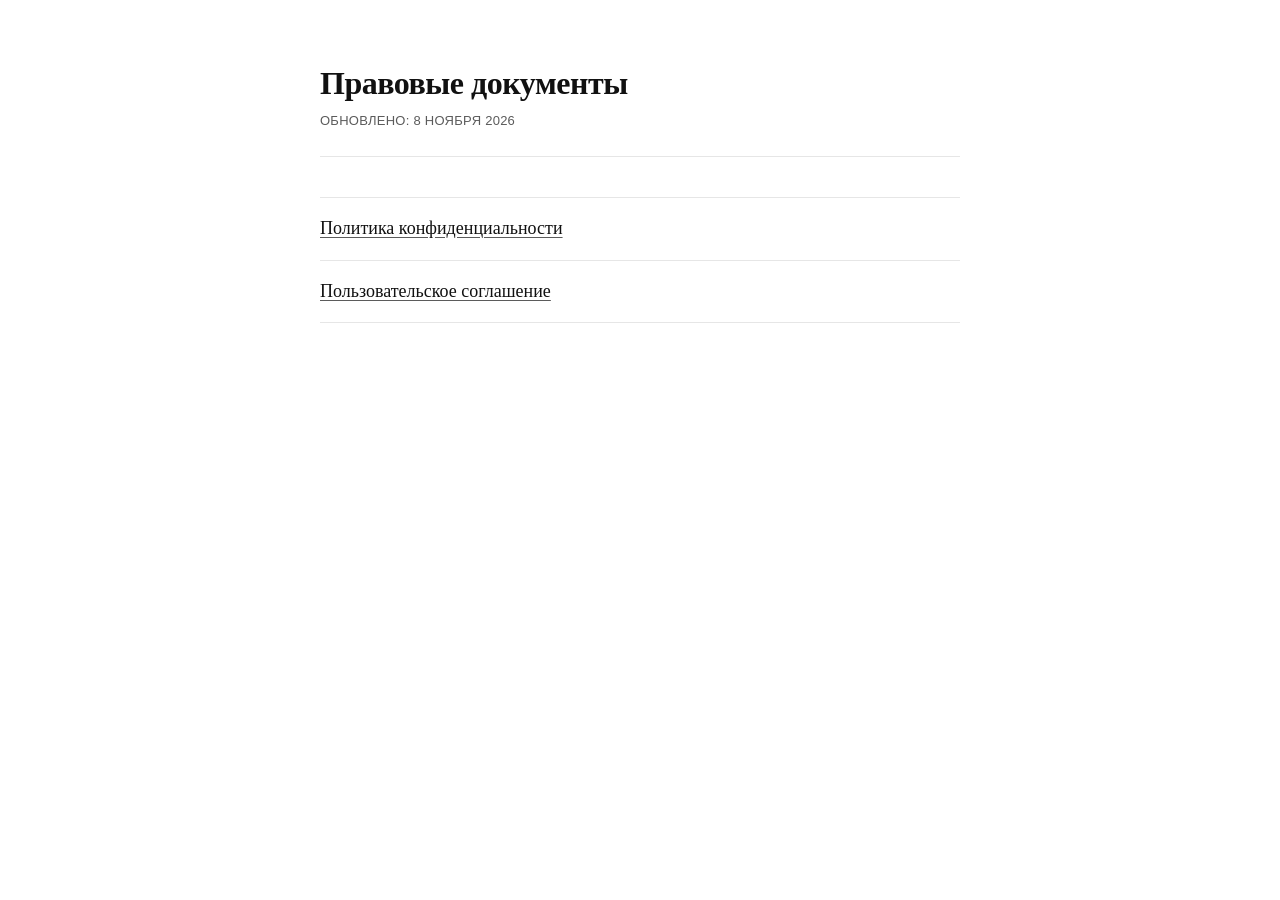
==== index.html @ 33b8fba3 "Add privacy policy and user agreement with GitHub Pages deploy Legal documents for FERMY KALUZNY SP." ====
<!DOCTYPE html>
<html lang="ru">
  <head>
    <meta charset="utf-8" />
    <meta name="viewport" content="width=device-width, initial-scale=1" />
    <title>Правовые документы</title>
    <meta name="description" content="Правовые документы Сервиса автоматизации" />
    <link rel="stylesheet" href="styles.css" />
  </head>
  <body>
    <main>
      <header>
        <h1>Правовые документы</h1>
        <p class="meta">Обновлено: 8 ноября 2026</p>
      </header>

      <ul class="docs">
        <li><a href="privacy.html">Политика конфиденциальности</a></li>
        <li><a href="terms.html">Пользовательское соглашение</a></li>
      </ul>
    </main>
  </body>
</html>
---- styles.css ----
:root {
  --ink: #111111;
  --muted: #5b5b5b;
  --rule: #e6e6e6;
  --paper: #ffffff;
}

*,
*::before,
*::after {
  box-sizing: border-box;
}

html {
  -webkit-text-size-adjust: 100%;
}

body {
  margin: 0;
  padding: 4rem 1.5rem 6rem;
  background: var(--paper);
  color: var(--ink);
  font-family: ui-serif, "Iowan Old Style", "Palatino Linotype", Palatino,
    "Source Serif 4", Charter, Georgia, "Times New Roman", serif;
  font-size: 18px;
  line-height: 1.65;
  text-rendering: optimizeLegibility;
  -webkit-font-smoothing: antialiased;
}

main {
  max-width: 40rem;
  margin: 0 auto;
}

header {
  margin-bottom: 2.5rem;
  padding-bottom: 1.5rem;
  border-bottom: 1px solid var(--rule);
}

h1 {
  margin: 0 0 0.5rem;
  font-size: 2rem;
  font-weight: 600;
  letter-spacing: -0.015em;
  line-height: 1.2;
}

h2 {
  margin: 2.5rem 0 0.75rem;
  font-size: 1.25rem;
  font-weight: 600;
  letter-spacing: -0.01em;
}

p {
  margin: 0 0 1.25rem;
}

.meta {
  margin: 0;
  color: var(--muted);
  font-family: ui-sans-serif, -apple-system, "Segoe UI", Roboto, Helvetica, Arial,
    sans-serif;
  font-size: 0.8125rem;
  letter-spacing: 0.02em;
  text-transform: uppercase;
}

/* Nested clauses (5.2.1, 6.3.2, а), б) …) — indented, slightly tighter. */
p.sub {
  margin-bottom: 0.875rem;
  padding-left: 1.5rem;
}

dl {
  margin: 0 0 1.25rem;
}

dt {
  margin-top: 1.25rem;
  font-weight: 600;
}

dd {
  margin: 0.25rem 0 0;
  color: var(--muted);
}

.table-wrap {
  margin: 0 0 1.25rem;
  overflow-x: auto;
}

table {
  width: 100%;
  border-collapse: collapse;
  font-size: 0.9375rem;
}

th,
td {
  padding: 0.75rem 1rem 0.75rem 0;
  border-bottom: 1px solid var(--rule);
  text-align: left;
  vertical-align: top;
}

thead th {
  border-bottom: 1px solid var(--ink);
  font-weight: 600;
}

a {
  color: var(--ink);
  overflow-wrap: anywhere;
  text-decoration-color: var(--muted);
  text-underline-offset: 3px;
}

a:hover {
  text-decoration-color: var(--ink);
}

ul.docs {
  margin: 0;
  padding: 0;
  list-style: none;
}

ul.docs li {
  padding: 1rem 0;
  border-bottom: 1px solid var(--rule);
}

ul.docs li:first-child {
  border-top: 1px solid var(--rule);
}

ul.docs a {
  font-size: 1.125rem;
}

footer {
  max-width: 40rem;
  margin: 4rem auto 0;
  padding-top: 1.5rem;
  border-top: 1px solid var(--rule);
  color: var(--muted);
  font-family: ui-sans-serif, -apple-system, "Segoe UI", Roboto, Helvetica, Arial,
    sans-serif;
  font-size: 0.875rem;
}

@media (max-width: 480px) {
  body {
    padding: 2.5rem 1.25rem 4rem;
    font-size: 17px;
  }

  h1 {
    font-size: 1.625rem;
  }
}
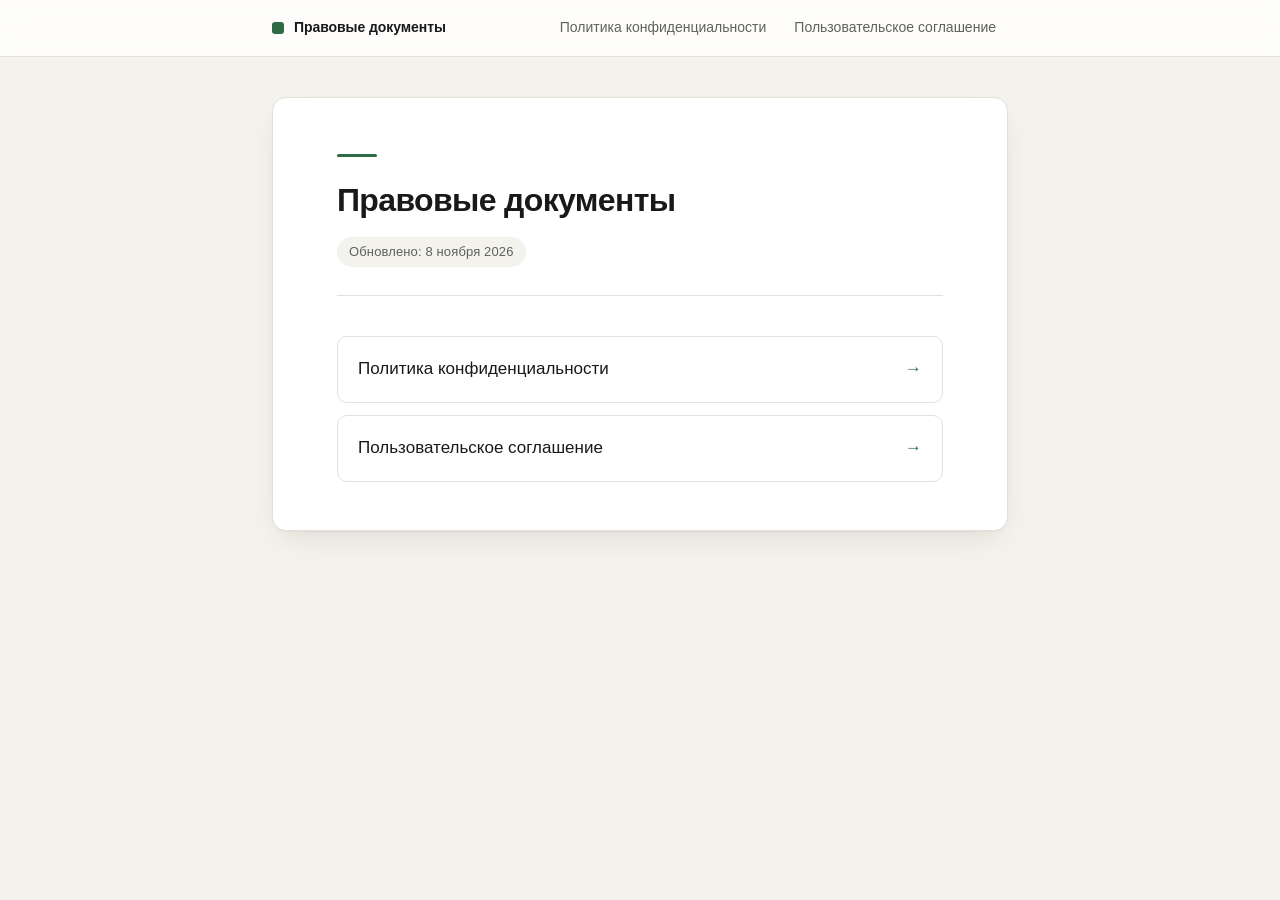
==== commit b3445b24: "Refresh document design and move site to fermy-kaluzny org Shared top bar linking the documents, doc" ====
--- a/index.html
+++ b/index.html
@@ -6,8 +6,21 @@
     <title>Правовые документы</title>
     <meta name="description" content="Правовые документы Сервиса автоматизации" />
     <link rel="stylesheet" href="styles.css" />
+    <meta name="color-scheme" content="light dark" />
+    <meta name="theme-color" content="#ffffff" media="(prefers-color-scheme: light)" />
+    <meta name="theme-color" content="#191c1a" media="(prefers-color-scheme: dark)" />
+    <link rel="icon" href="favicon.svg" type="image/svg+xml" />
   </head>
   <body>
+    <nav class="topbar" aria-label="Правовые документы">
+      <div class="topbar-inner">
+        <a class="brand" href="index.html" aria-current="page">Правовые документы</a>
+        <div class="topbar-links">
+          <a href="privacy.html">Политика конфиденциальности</a>
+          <a href="terms.html">Пользовательское соглашение</a>
+        </div>
+      </div>
+    </nav>
     <main>
       <header>
         <h1>Правовые документы</h1>
--- a/styles.css
+++ b/styles.css
@@ -1,8 +1,31 @@
 :root {
-  --ink: #111111;
-  --muted: #5b5b5b;
-  --rule: #e6e6e6;
-  --paper: #ffffff;
+  color-scheme: light dark;
+  --paper: #f3f2ec;
+  --sheet: #ffffff;
+  --ink: #17191a;
+  --muted: #5d625e;
+  --rule: #e3e1d8;
+  --accent: #2e6a45;
+  --accent-soft: #e6efe8;
+  --shadow: 0 1px 2px rgb(30 30 20 / 0.04), 0 12px 32px -12px rgb(30 30 20 / 0.14);
+  --measure: 46rem;
+  --serif: ui-serif, "Iowan Old Style", "Palatino Linotype", Palatino,
+    "Source Serif 4", Charter, Georgia, "Times New Roman", serif;
+  --sans: ui-sans-serif, -apple-system, BlinkMacSystemFont, "Segoe UI", Roboto,
+    "Helvetica Neue", Arial, sans-serif;
+}
+
+@media (prefers-color-scheme: dark) {
+  :root {
+    --paper: #111311;
+    --sheet: #191c1a;
+    --ink: #e6e7e2;
+    --muted: #a2a8a1;
+    --rule: #2b302c;
+    --accent: #82c59b;
+    --accent-soft: #1d2b22;
+    --shadow: none;
+  }
 }
 
 *,
@@ -17,149 +40,429 @@
 
 body {
   margin: 0;
-  padding: 4rem 1.5rem 6rem;
+  padding-bottom: 2.5rem;
   background: var(--paper);
   color: var(--ink);
-  font-family: ui-serif, "Iowan Old Style", "Palatino Linotype", Palatino,
-    "Source Serif 4", Charter, Georgia, "Times New Roman", serif;
+  font-family: var(--serif);
   font-size: 18px;
-  line-height: 1.65;
+  line-height: 1.7;
   text-rendering: optimizeLegibility;
   -webkit-font-smoothing: antialiased;
 }
 
+::selection {
+  background: var(--accent-soft);
+}
+
+:focus-visible {
+  outline: 2px solid var(--accent);
+  outline-offset: 3px;
+  border-radius: 3px;
+}
+
+/* ---------- Top bar ---------- */
+
+.topbar {
+  position: sticky;
+  top: 0;
+  z-index: 10;
+  background: var(--sheet);
+  border-bottom: 1px solid var(--rule);
+  font-family: var(--sans);
+  font-size: 0.875rem;
+  line-height: 1.4;
+}
+
+@supports (backdrop-filter: blur(1px)) or (-webkit-backdrop-filter: blur(1px)) {
+  .topbar {
+    background: color-mix(in srgb, var(--sheet) 85%, transparent);
+    -webkit-backdrop-filter: saturate(1.5) blur(10px);
+    backdrop-filter: saturate(1.5) blur(10px);
+  }
+}
+
+.topbar-inner {
+  display: flex;
+  flex-wrap: wrap;
+  align-items: center;
+  justify-content: space-between;
+  gap: 0.5rem 1.5rem;
+  width: min(var(--measure), 100% - 3rem);
+  margin: 0 auto;
+  padding: 0.75rem 0;
+}
+
+.brand {
+  display: inline-flex;
+  align-items: center;
+  gap: 0.625rem;
+  color: var(--ink);
+  font-weight: 600;
+  letter-spacing: -0.005em;
+  text-decoration: none;
+}
+
+.brand::before {
+  content: "";
+  flex: none;
+  width: 0.75rem;
+  height: 0.75rem;
+  border-radius: 3px;
+  background: var(--accent);
+}
+
+.topbar-links {
+  display: flex;
+  flex-wrap: wrap;
+  gap: 0.25rem;
+}
+
+.topbar-links a {
+  padding: 0.375rem 0.75rem;
+  border-radius: 999px;
+  color: var(--muted);
+  text-decoration: none;
+}
+
+.topbar-links a:hover {
+  background: var(--paper);
+  color: var(--ink);
+}
+
+.topbar-links a[aria-current="page"] {
+  background: var(--accent-soft);
+  color: var(--accent);
+  font-weight: 500;
+}
+
+/* ---------- Document sheet ---------- */
+
 main {
-  max-width: 40rem;
-  margin: 0 auto;
-}
-
-header {
+  width: min(var(--measure), 100% - 3rem);
+  margin: 2.5rem auto 0;
+  padding: 3.5rem 4rem 3rem;
+  background: var(--sheet);
+  border: 1px solid var(--rule);
+  border-radius: 14px;
+  box-shadow: var(--shadow);
+}
+
+main > header {
   margin-bottom: 2.5rem;
-  padding-bottom: 1.5rem;
+  padding-bottom: 1.75rem;
   border-bottom: 1px solid var(--rule);
 }
 
+main > header::before {
+  content: "";
+  display: block;
+  width: 2.5rem;
+  height: 3px;
+  margin-bottom: 1.5rem;
+  border-radius: 2px;
+  background: var(--accent);
+}
+
+h1,
+h2 {
+  font-family: var(--sans);
+  text-wrap: balance;
+}
+
 h1 {
-  margin: 0 0 0.5rem;
+  margin: 0 0 1rem;
   font-size: 2rem;
-  font-weight: 600;
-  letter-spacing: -0.015em;
+  font-weight: 650;
+  letter-spacing: -0.02em;
   line-height: 1.2;
 }
 
 h2 {
-  margin: 2.5rem 0 0.75rem;
-  font-size: 1.25rem;
+  margin: 2.75rem 0 1rem;
+  font-size: 1.1875rem;
   font-weight: 600;
   letter-spacing: -0.01em;
+  line-height: 1.35;
+  scroll-margin-top: 5rem;
 }
 
 p {
-  margin: 0 0 1.25rem;
+  margin: 0 0 1.125rem;
+  -webkit-hyphens: auto;
+  hyphens: auto;
+  overflow-wrap: break-word;
+  text-wrap: pretty;
+}
+
+strong {
+  font-weight: 600;
 }
 
 .meta {
+  display: inline-block;
   margin: 0;
+  padding: 0.25rem 0.75rem;
+  border-radius: 999px;
+  background: var(--paper);
   color: var(--muted);
-  font-family: ui-sans-serif, -apple-system, "Segoe UI", Roboto, Helvetica, Arial,
-    sans-serif;
+  font-family: var(--sans);
   font-size: 0.8125rem;
-  letter-spacing: 0.02em;
-  text-transform: uppercase;
-}
-
-/* Nested clauses (5.2.1, 6.3.2, а), б) …) — indented, slightly tighter. */
+  letter-spacing: 0.01em;
+}
+
+/* Nested clauses (5.2.1, 6.3.2, а), б) …): a continuous rule on the left
+   groups a run of sub-clauses under their parent clause. */
 p.sub {
-  margin-bottom: 0.875rem;
-  padding-left: 1.5rem;
-}
+  margin: 0 0 0 0.25rem;
+  padding: 0 0 0.875rem 1.25rem;
+  border-left: 2px solid var(--rule);
+}
+
+p.sub + p:not(.sub) {
+  margin-top: 1.125rem;
+}
+
+/* ---------- Definitions ---------- */
 
 dl {
-  margin: 0 0 1.25rem;
+  margin: 0 0 2rem;
+  border-bottom: 1px solid var(--rule);
 }
 
 dt {
-  margin-top: 1.25rem;
+  padding-top: 0.875rem;
+  border-top: 1px solid var(--rule);
+  font-family: var(--sans);
+  font-size: 0.9375rem;
   font-weight: 600;
 }
 
 dd {
   margin: 0.25rem 0 0;
-  color: var(--muted);
-}
+  padding-bottom: 0.875rem;
+}
+
+@media (min-width: 641px) {
+  dl {
+    display: grid;
+    grid-template-columns: 12.5rem 1fr;
+  }
+
+  dt,
+  dd {
+    margin: 0;
+    padding: 0.875rem 0;
+    border-top: 1px solid var(--rule);
+  }
+
+  /* Match the term's line box to the serif body text so both sit on one line. */
+  dt {
+    padding-right: 1.5rem;
+    line-height: 2.04;
+  }
+}
+
+/* ---------- Tables ---------- */
 
 .table-wrap {
-  margin: 0 0 1.25rem;
+  margin: 0 0 1.5rem;
   overflow-x: auto;
+  border: 1px solid var(--rule);
+  border-radius: 10px;
 }
 
 table {
   width: 100%;
   border-collapse: collapse;
+  font-family: var(--sans);
   font-size: 0.9375rem;
+  line-height: 1.55;
 }
 
 th,
 td {
-  padding: 0.75rem 1rem 0.75rem 0;
-  border-bottom: 1px solid var(--rule);
+  padding: 0.875rem 1.125rem;
   text-align: left;
   vertical-align: top;
 }
 
 thead th {
-  border-bottom: 1px solid var(--ink);
+  background: var(--accent-soft);
   font-weight: 600;
 }
 
+tbody tr + tr td {
+  border-top: 1px solid var(--rule);
+}
+
+/* ---------- Links ---------- */
+
 a {
-  color: var(--ink);
+  color: var(--accent);
   overflow-wrap: anywhere;
-  text-decoration-color: var(--muted);
+  text-decoration-thickness: 1px;
   text-underline-offset: 3px;
 }
 
 a:hover {
-  text-decoration-color: var(--ink);
-}
+  text-decoration-thickness: 2px;
+}
+
+/* ---------- Index list ---------- */
 
 ul.docs {
+  display: grid;
+  gap: 0.75rem;
   margin: 0;
   padding: 0;
   list-style: none;
 }
 
-ul.docs li {
-  padding: 1rem 0;
-  border-bottom: 1px solid var(--rule);
-}
-
-ul.docs li:first-child {
-  border-top: 1px solid var(--rule);
-}
-
 ul.docs a {
-  font-size: 1.125rem;
-}
+  display: flex;
+  align-items: center;
+  justify-content: space-between;
+  gap: 1rem;
+  padding: 1.125rem 1.25rem;
+  border: 1px solid var(--rule);
+  border-radius: 10px;
+  color: var(--ink);
+  font-family: var(--sans);
+  font-size: 1.0625rem;
+  font-weight: 500;
+  text-decoration: none;
+  transition: border-color 0.15s, background-color 0.15s;
+}
+
+ul.docs a::after {
+  content: "→";
+  content: "→" / "";
+  color: var(--accent);
+  transition: transform 0.15s;
+}
+
+ul.docs a:hover {
+  border-color: var(--accent);
+  background: var(--accent-soft);
+}
+
+ul.docs a:hover::after {
+  transform: translateX(3px);
+}
+
+/* ---------- Footer ---------- */
 
 footer {
-  max-width: 40rem;
-  margin: 4rem auto 0;
-  padding-top: 1.5rem;
-  border-top: 1px solid var(--rule);
+  width: min(var(--measure), 100% - 3rem);
+  margin: 1.5rem auto 0;
   color: var(--muted);
-  font-family: ui-sans-serif, -apple-system, "Segoe UI", Roboto, Helvetica, Arial,
-    sans-serif;
+  font-family: var(--sans);
   font-size: 0.875rem;
 }
 
-@media (max-width: 480px) {
+footer a {
+  color: var(--muted);
+  text-decoration: none;
+}
+
+footer a:hover {
+  color: var(--ink);
+}
+
+/* ---------- Small screens: the sheet goes edge to edge ---------- */
+
+@media (max-width: 640px) {
   body {
-    padding: 2.5rem 1.25rem 4rem;
+    padding-bottom: 0;
     font-size: 17px;
+  }
+
+  .topbar {
+    position: static;
+  }
+
+  .topbar-inner {
+    width: auto;
+    padding: 0.75rem 1rem;
+  }
+
+  main {
+    width: auto;
+    margin: 0;
+    padding: 2rem 1rem 2.5rem;
+    border: 0;
+    border-radius: 0;
+    box-shadow: none;
+  }
+
+  footer {
+    width: auto;
+    margin: 0;
+    padding: 1.25rem 1rem 2.5rem;
+    border-top: 1px solid var(--rule);
   }
 
   h1 {
     font-size: 1.625rem;
   }
-}
+
+  p.sub {
+    margin-left: 0;
+    padding-left: 1rem;
+  }
+}
+
+@media (prefers-reduced-motion: reduce) {
+  * {
+    transition: none !important;
+  }
+}
+
+/* ---------- Print ---------- */
+
+@media print {
+  :root {
+    color-scheme: light;
+    --paper: #ffffff;
+    --sheet: #ffffff;
+    --ink: #000000;
+    --muted: #444444;
+    --rule: #bbbbbb;
+    --accent: #000000;
+    --accent-soft: #eeeeee;
+  }
+
+  body {
+    padding: 0;
+    font-size: 11pt;
+  }
+
+  .topbar,
+  footer,
+  main > header::before {
+    display: none;
+  }
+
+  main {
+    width: auto;
+    margin: 0;
+    padding: 0;
+    border: 0;
+    border-radius: 0;
+    box-shadow: none;
+  }
+
+  a {
+    text-decoration: none;
+  }
+
+  h2 {
+    break-after: avoid;
+  }
+
+  tr,
+  dt,
+  dd {
+    break-inside: avoid;
+  }
+}
